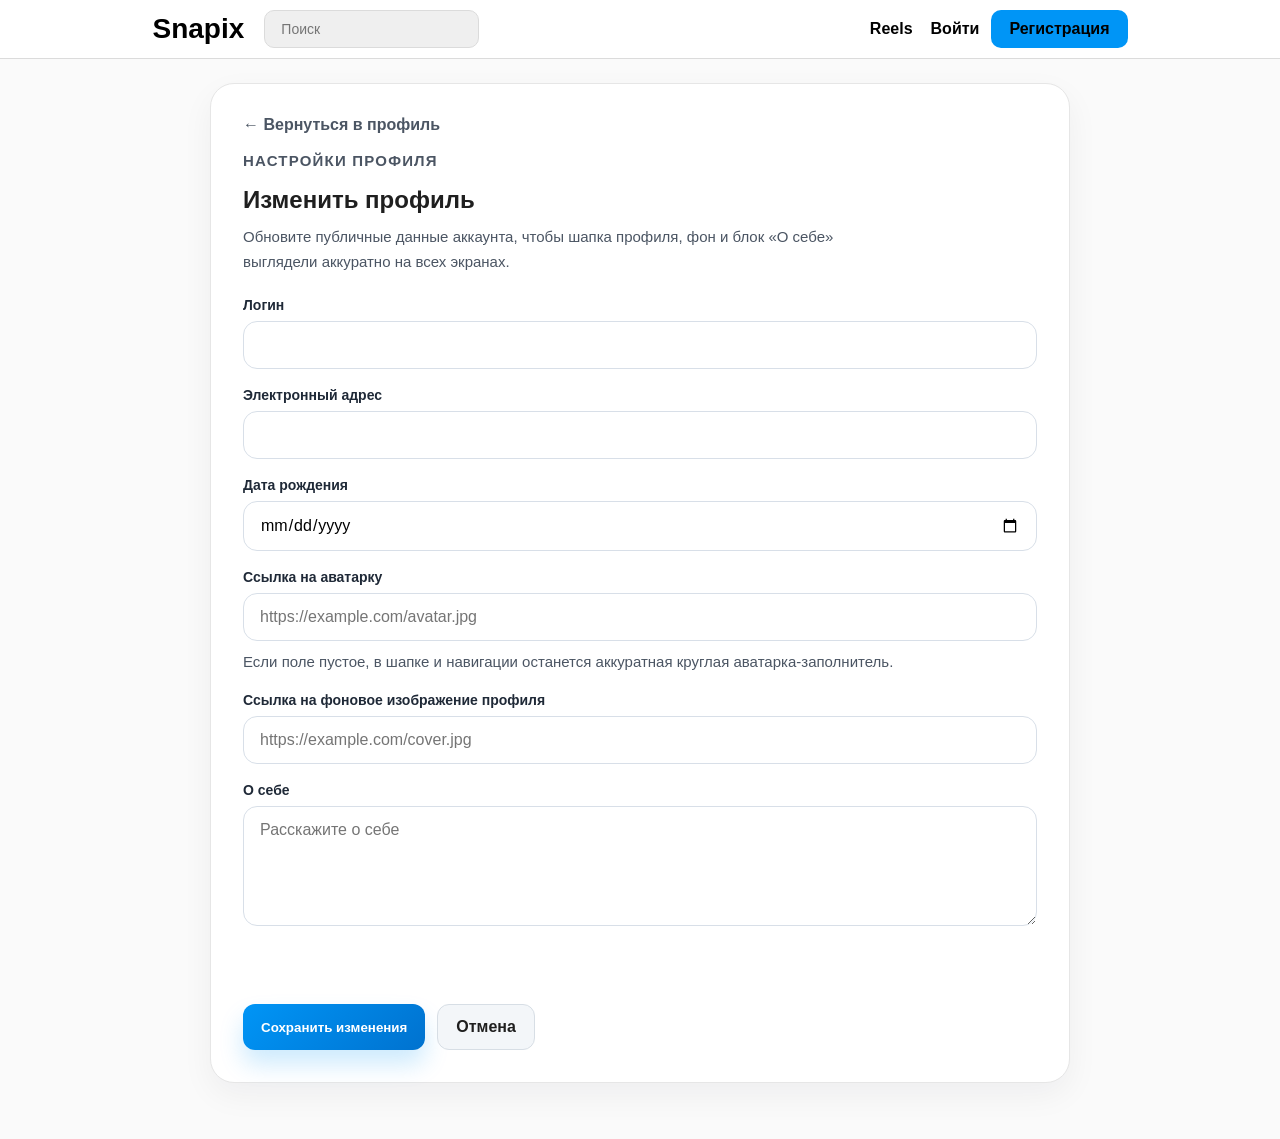
==== edit-profile.html @ 17598f5a "Добавление личного кабинета" ====
﻿<!DOCTYPE html>
<html lang="ru">
<head>
    <meta charset="UTF-8">
    <meta name="viewport" content="width=device-width, initial-scale=1.0">
    <link rel="stylesheet" href="index.css">
    <title>Snapix</title>
</head>
<body data-page="edit-profile">
    <header class="header">
        <nav class="nav">
            <a href="index.php" class="logo">Snapix</a>
            <input type="text" class="search" placeholder="Поиск">
            <div class="menu">
                <a href="#">Reels</a>
                <div class="auth-actions" data-guest-actions>
                    <a href="login.php">Войти</a>
                    <a href="register.php" class="auth">Регистрация</a>
                </div>
                <a href="profile.php" class="user-avatar-link is-hidden" data-user-avatar-link aria-label="Открыть профиль">
                    <span class="user-avatar" data-user-avatar></span>
                </a>
            </div>
        </nav>
    </header>

    <main class="edit-profile-page">
        <section class="edit-profile-card card-surface">
            <div class="page-heading">
                <a href="profile.php" class="inline-back-link">← Вернуться в профиль</a>
                <p class="page-eyebrow">Настройки профиля</p>
                <h1>Изменить профиль</h1>
                <p>Обновите публичные данные аккаунта, чтобы шапка профиля, фон и блок «О себе» выглядели аккуратно на всех экранах.</p>
            </div>

            <form class="edit-profile-form" data-profile-form>
                <div class="field">
                    <label for="edit-username">Логин</label>
                    <input id="edit-username" type="text" name="username" required>
                </div>

                <div class="field">
                    <label for="edit-email">Электронный адрес</label>
                    <input id="edit-email" type="email" name="email" required>
                </div>

                <div class="field">
                    <label for="edit-birth-date">Дата рождения</label>
                    <input id="edit-birth-date" type="date" name="birthDate" required>
                </div>

                <div class="field">
                    <label for="edit-avatar-url">Ссылка на аватарку</label>
                    <input id="edit-avatar-url" type="url" name="avatarUrl" placeholder="https://example.com/avatar.jpg">
                    <p class="field-help">Если поле пустое, в шапке и навигации останется аккуратная круглая аватарка-заполнитель.</p>
                </div>

                <div class="field">
                    <label for="edit-background-url">Ссылка на фоновое изображение профиля</label>
                    <input id="edit-background-url" type="url" name="backgroundImageUrl" placeholder="https://example.com/cover.jpg">
                </div>

                <div class="field">
                    <label for="edit-bio">О себе</label>
                    <textarea id="edit-bio" name="bio" rows="5" placeholder="Расскажите о себе"></textarea>
                </div>

                <p class="form-status" data-form-status aria-live="polite"></p>

                <div class="form-actions">
                    <button type="submit" class="primary-link">Сохранить изменения</button>
                    <a href="profile.html" class="secondary-link">Отмена</a>
                </div>
            </form>
        </section>
    </main>
</body>
</html>
---- index.css ----
﻿* {
    margin: 0;
    padding: 0;
    box-sizing: border-box;
}

html {
    scroll-behavior: smooth;
}

body {
    font-family: Arial, sans-serif;
    background: #fafafa;
    color: #1f1f1f;
}

.is-hidden {
    display: none !important;
}

.header {
    background: rgba(255, 255, 255, 0.92);
    border-bottom: 1px solid #dbdbdb;
    padding: 10px 20px;
    position: sticky;
    top: 0;
    z-index: 90;
    backdrop-filter: blur(14px);
}

.nav {
    max-width: 975px;
    margin: 0 auto;
    display: flex;
    justify-content: space-between;
    align-items: center;
    gap: 20px;
}

.logo {
    font-size: 28px;
    font-weight: bold;
    color: #000;
    text-decoration: none;
    transition: color 0.2s ease;
}

.search {
    background: #efefef;
    border: 1px solid #dbdbdb;
    border-radius: 10px;
    padding: 10px 16px;
    width: 215px;
    font-size: 14px;
}

.menu {
    display: flex;
    gap: 18px;
    align-items: center;
    margin-left: auto;
}

.auth-actions {
    display: flex;
    gap: 12px;
    align-items: center;
}

.menu a {
    color: #000;
    text-decoration: none;
    font-weight: 600;
    font-size: 16px;
    transition: color 0.2s ease;
}

.menu a:hover,
.menu a:focus-visible,
.logo:hover,
.logo:focus-visible {
    color: #0095f6;
}

.auth {
    display: inline-flex;
    align-items: center;
    justify-content: center;
    background: #0095f6;
    color: white;
    padding: 10px 18px;
    border-radius: 10px;
    text-decoration: none;
    font-weight: 600;
}

.auth:hover,
.auth:focus-visible {
    color: white;
    background: #007ed6;
}

.user-avatar-link {
    display: inline-flex;
    align-items: center;
    justify-content: center;
}

.user-avatar {
    width: 42px;
    height: 42px;
    border-radius: 50%;
    border: 1px solid rgba(0, 0, 0, 0.08);
    background: linear-gradient(135deg, #d9efff 0%, #f7f7f7 100%);
    background-size: cover;
    background-position: center;
    color: #0072cf;
    font-size: 16px;
    font-weight: 700;
    display: inline-flex;
    align-items: center;
    justify-content: center;
    overflow: hidden;
}

main {
    max-width: 975px;
    margin: 0 auto;
    padding: 24px 20px 56px;
}

h1 {
    margin-bottom: 10px;
}

h2 {
    margin-bottom: 10px;
}

.card-surface {
    background: #fff;
    border: 1px solid #e6e6e6;
    border-radius: 24px;
    box-shadow: 0 12px 32px rgba(15, 23, 42, 0.05);
}

.page-eyebrow {
    margin-bottom: 12px;
    color: #0095f6;
    font-size: 13px;
    font-weight: 700;
    letter-spacing: 0.08em;
    text-transform: uppercase;
}


.home-hero {
    padding: 32px;
    background: linear-gradient(135deg, #ffffff 0%, #f2f8ff 60%, #fff7ef 100%);
}

.home-lead {
    max-width: 680px;
    color: #4b5563;
    font-size: 17px;
    line-height: 1.7;
}

.hero-actions,
.form-actions {
    display: flex;
    align-items: center;
    gap: 12px;
    margin-top: 22px;
    flex-wrap: wrap;
}

.primary-link,
.secondary-link {
    display: inline-flex;
    align-items: center;
    justify-content: center;
    min-height: 46px;
    padding: 0 18px;
    border-radius: 12px;
    text-decoration: none;
    font-weight: 700;
    transition: transform 0.2s ease, box-shadow 0.2s ease, background-color 0.2s ease, color 0.2s ease;
}

.primary-link {
    background: linear-gradient(135deg, #0095f6 0%, #0072cf 100%);
    color: #fff;
    border: none;
    box-shadow: 0 14px 24px rgba(0, 149, 246, 0.2);
    cursor: pointer;
}

.primary-link:hover,
.primary-link:focus-visible {
    color: #fff;
    transform: translateY(-1px);
}

.secondary-link {
    background: #f3f6f9;
    color: #1f1f1f;
    border: 1px solid #d7dee5;
}

.secondary-link:hover,
.secondary-link:focus-visible {
    color: #0095f6;
    background: #eef7ff;
}



.preview-card {
    padding: 24px;
}

.preview-card p,
.legal-lead,
.legal-section p,
.empty-state,
.field-help {
    color: #4b5563;
    font-size: 15px;
    line-height: 1.7;
}

.legal-page {
    display: grid;
    gap: 24px;
}

.legal-hero {
    padding: 32px;
    background: linear-gradient(135deg, #ffffff 0%, #f3f9ff 100%);
}

.legal-content {
    display: grid;
    gap: 18px;
}

.legal-section {
    padding: 28px 32px;
}

.legal-section h2 {
    font-size: 22px;
    line-height: 1.25;
}

.profile-page {
    max-width: 975px;
    margin: 0 auto;
    padding: 20px 20px 64px;
}

.profile-sticky-nav {
    position: sticky;
    top: 0;
    z-index: 95;
    background: rgba(250, 250, 250, 0.92);
    backdrop-filter: blur(14px);
    border-bottom: 1px solid rgba(219, 219, 219, 0.95);
}

.profile-nav-inner {
    max-width: 975px;
    margin: 0 auto;
    padding: 14px 20px;
    display: flex;
    align-items: center;
    gap: 14px;
    cursor: pointer;
}

.profile-nav-back {
    width: 42px;
    height: 42px;
    border-radius: 12px;
    border: 1px solid #d8e4ef;
    background: #fff;
    color: #1f1f1f;
    text-decoration: none;
    display: inline-flex;
    align-items: center;
    justify-content: center;
    font-size: 22px;
    flex: 0 0 auto;
}

.profile-nav-back:hover,
.profile-nav-back:focus-visible {
    color: #0095f6;
    background: #eef7ff;
}

.profile-nav-title {
    font-size: 16px;
    font-weight: 700;
}

.profile-cover {
    min-height: 240px;
    border-radius: 30px;
    background: linear-gradient(135deg, #f7fbff 0%, #fdf7ef 100%);
    background-size: cover;
    background-position: center;
    position: relative;
    overflow: hidden;
    border: 1px solid #e5ecf2;
}

.profile-cover.has-image::after {
    content: "";
    position: absolute;
    inset: 0;
    background: linear-gradient(180deg, rgba(15, 23, 42, 0.08), rgba(15, 23, 42, 0.25));
}

.profile-summary {
    margin-top: -54px;
    position: relative;
    z-index: 1;
    padding: 28px;
}

.profile-header {
    display: grid;
    grid-template-columns: auto 1fr auto;
    gap: 24px;
    align-items: start;
}

.profile-avatar-shell {
    width: 128px;
    height: 128px;
    border-radius: 50%;
    padding: 6px;
    background: #fff;
    box-shadow: 0 14px 28px rgba(15, 23, 42, 0.08);
}

.profile-avatar {
    width: 100%;
    height: 100%;
    border-radius: 50%;
    background: linear-gradient(135deg, #d9efff 0%, #f3f4f6 100%);
    background-size: cover;
    background-position: center;
    color: #0072cf;
    font-size: 40px;
    font-weight: 700;
    display: flex;
    align-items: center;
    justify-content: center;
}

.profile-main {
    min-width: 0;
}

.profile-username {
    margin-bottom: 14px;
    font-size: 32px;
    line-height: 1.1;
}

.profile-metrics {
    display: flex;
    flex-wrap: wrap;
    gap: 16px;
    margin-bottom: 18px;
}

.profile-metric {
    min-width: 118px;
    padding: 12px 16px;
    border-radius: 16px;
    background: #f8fafc;
    border: 1px solid #e5edf5;
}

.profile-metric strong {
    display: block;
    margin-bottom: 4px;
    font-size: 20px;
}

.profile-metric span {
    color: #6b7280;
    font-size: 14px;
}

.profile-bio {
    min-height: 28px;
    max-width: 720px;
    color: #374151;
    font-size: 15px;
    line-height: 1.7;
}

.profile-bio.is-empty {
    color: transparent;
}

.profile-edit-btn {
    align-self: start;
}

.profile-posts {
    margin-top: 24px;
    padding: 28px;
}

.section-heading {
    display: flex;
    align-items: center;
    justify-content: space-between;
    gap: 12px;
    margin-bottom: 18px;
}

.posts-grid {
    display: grid;
    grid-template-columns: repeat(3, minmax(0, 1fr));
    gap: 18px;
}

.post-card {
    overflow: hidden;
    border-radius: 20px;
    border: 1px solid #e5e7eb;
    background: #fff;
}

.post-card-media {
    aspect-ratio: 1 / 1;
    background: linear-gradient(135deg, #edf6ff 0%, #fff6ee 100%);
    background-size: cover;
    background-position: center;
}

.post-card-copy {
    padding: 16px;
}

.post-card-copy p {
    color: #4b5563;
    font-size: 14px;
    line-height: 1.6;
}

.empty-state {
    padding: 22px 20px;
    border-radius: 18px;
    background: #f8fafc;
    border: 1px dashed #ccd7e2;
}

.edit-profile-page {
    display: grid;
    place-items: start center;
}

.edit-profile-card {
    width: 100%;
    max-width: 860px;
    padding: 32px;
}

.inline-back-link {
    display: inline-flex;
    align-items: center;
    gap: 8px;
    margin-bottom: 14px;
    color: #4b5563;
    text-decoration: none;
    font-weight: 600;
}

.inline-back-link:hover,
.inline-back-link:focus-visible {
    color: #0095f6;
}

.page-heading {
    margin-bottom: 22px;
}

.page-heading p {
    max-width: 640px;
    color: #4b5563;
    font-size: 15px;
    line-height: 1.7;
}

.edit-profile-form {
    display: grid;
    gap: 18px;
}

.field {
    display: grid;
    gap: 8px;
}

.field label {
    font-size: 14px;
    font-weight: 700;
    color: #1f2937;
}

.edit-profile-form input,
.edit-profile-form textarea {
    width: 100%;
    border: 1px solid #d8dfe8;
    border-radius: 14px;
    padding: 14px 16px;
    font: inherit;
    background: #fff;
    resize: vertical;
}

.edit-profile-form input:focus,
.edit-profile-form textarea:focus {
    outline: none;
    border-color: #0095f6;
    box-shadow: 0 0 0 4px rgba(0, 149, 246, 0.12);
}

.form-status {
    min-height: 20px;
    color: #c54242;
    font-size: 14px;
}

.form-status.is-success {
    color: #1d7f4e;
}

@media (max-width: 900px) {
    .preview-grid,
    .posts-grid {
        grid-template-columns: repeat(2, minmax(0, 1fr));
    }

    .profile-header {
        grid-template-columns: auto 1fr;
    }

    .profile-edit-btn {
        grid-column: 2;
        justify-self: start;
    }
}

@media (max-width: 768px) {
    .header {
        padding: 12px 16px;
    }

    .nav {
        flex-wrap: wrap;
        gap: 12px;
    }

    .search {
        order: 3;
        width: 100%;
    }

    .menu {
        gap: 12px;
    }

    main,
    .profile-page {
        padding: 20px 16px 40px;
    }

    .home-hero,
    .legal-hero,
    .legal-section,
    .profile-summary,
    .profile-posts,
    .edit-profile-card {
        padding: 24px 20px;
        border-radius: 22px;
    }

    .profile-cover {
        min-height: 190px;
        border-radius: 24px;
    }

    .profile-summary {
        margin-top: -34px;
    }

    .profile-nav-inner {
        padding: 12px 16px;
    }
}

@media (max-width: 600px) {
    .preview-grid,
    .posts-grid,
    .profile-header {
        grid-template-columns: 1fr;
    }

    .profile-avatar-shell {
        width: 104px;
        height: 104px;
    }

    .profile-edit-btn {
        grid-column: auto;
    }

    .profile-username {
        font-size: 28px;
    }

    .profile-metrics {
        gap: 12px;
    }

    .profile-metric {
        min-width: calc(50% - 6px);
    }

    .auth-actions {
        gap: 10px;
    }
}
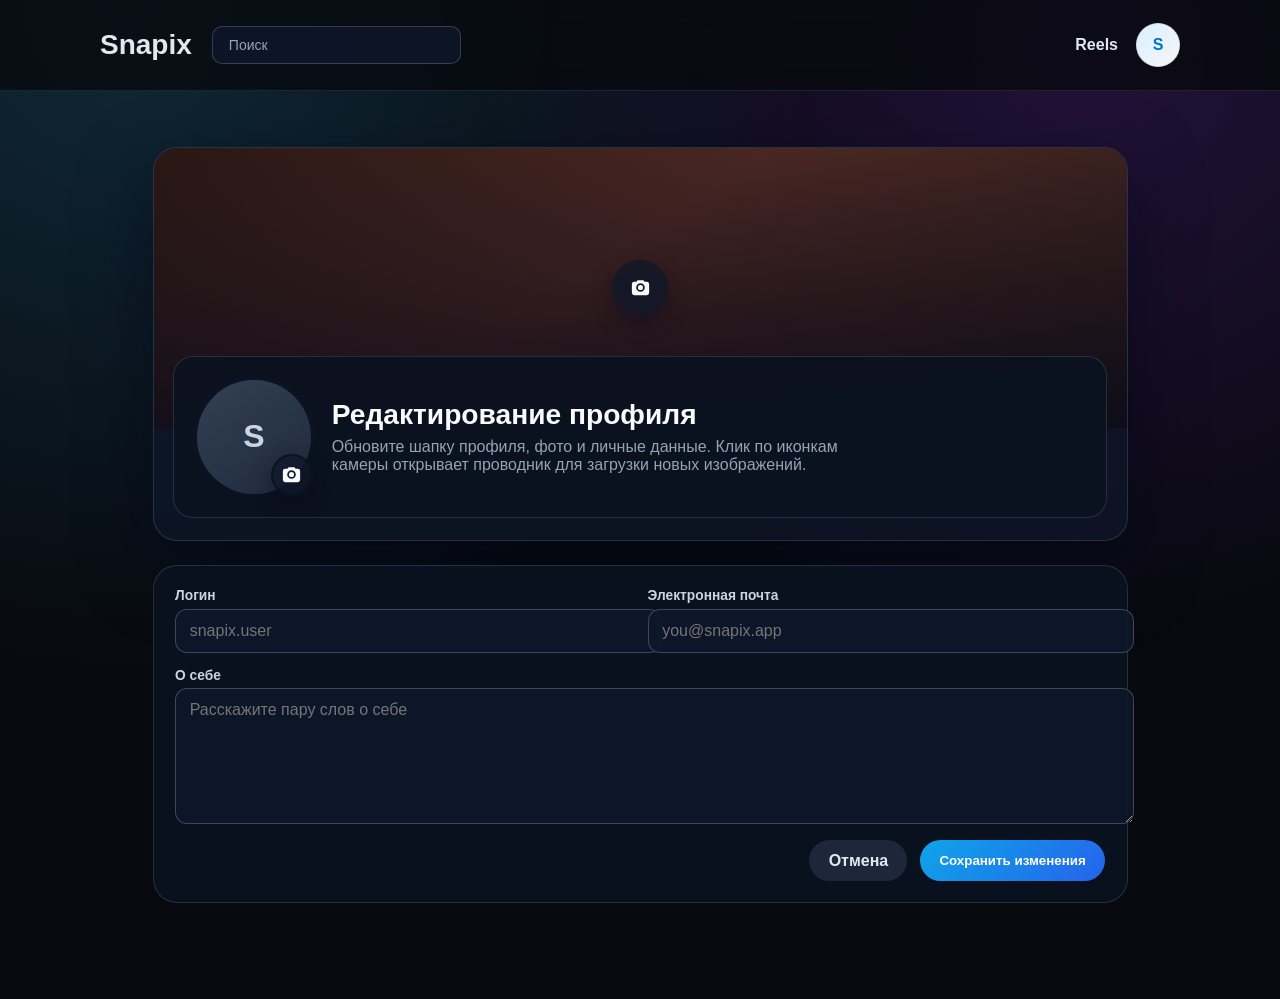
==== commit 69b5d8a5: "Redesign edit profile page with interactive media pickers" ====
--- a/edit-profile.html
+++ b/edit-profile.html
@@ -1,10 +1,301 @@
-﻿<!DOCTYPE html>
+<!DOCTYPE html>
 <html lang="ru">
 <head>
     <meta charset="UTF-8">
     <meta name="viewport" content="width=device-width, initial-scale=1.0">
     <link rel="stylesheet" href="index.css">
     <title>Snapix</title>
+    <style>
+        :root {
+            color-scheme: dark;
+        }
+
+        body[data-page="edit-profile"] {
+            margin: 0;
+            min-height: 100vh;
+            background:
+                radial-gradient(circle at 10% 0%, rgba(56, 189, 248, 0.18), transparent 45%),
+                radial-gradient(circle at 85% 5%, rgba(147, 51, 234, 0.2), transparent 42%),
+                #07090e;
+            color: #f8fafc;
+            font-family: Inter, -apple-system, BlinkMacSystemFont, "Segoe UI", sans-serif;
+        }
+
+        .header {
+            background: rgba(7, 9, 14, 0.78);
+            border-bottom: 1px solid rgba(148, 163, 184, 0.16);
+            backdrop-filter: blur(14px);
+        }
+
+        .nav {
+            max-width: 1080px;
+            margin: 0 auto;
+            padding: 0.8rem 1.25rem;
+        }
+
+        .logo,
+        .menu a {
+            color: #e2e8f0;
+        }
+
+        .search {
+            background: rgba(15, 23, 42, 0.9);
+            border: 1px solid rgba(148, 163, 184, 0.3);
+            color: #f8fafc;
+        }
+
+        .search::placeholder {
+            color: #94a3b8;
+        }
+
+        .edit-layout {
+            width: min(1080px, 100% - 2rem);
+            margin: 2rem auto 2.5rem;
+            display: grid;
+            gap: 1.5rem;
+        }
+
+        .edit-shell {
+            overflow: hidden;
+            border-radius: 24px;
+            border: 1px solid rgba(148, 163, 184, 0.2);
+            background: rgba(15, 23, 42, 0.72);
+            box-shadow: 0 25px 70px rgba(2, 6, 23, 0.52);
+        }
+
+        .edit-cover {
+            position: relative;
+            min-height: 280px;
+            background: linear-gradient(145deg, #2c1914, #4f2a24 45%, #2e1d1a);
+            background-size: cover;
+            background-position: center;
+        }
+
+        .cover-overlay {
+            position: absolute;
+            inset: 0;
+            background: linear-gradient(180deg, rgba(2, 6, 23, 0.08) 0%, rgba(2, 6, 23, 0.72) 100%);
+        }
+
+        .file-trigger {
+            position: absolute;
+            z-index: 2;
+            width: 56px;
+            height: 56px;
+            border: 0;
+            border-radius: 999px;
+            display: inline-flex;
+            align-items: center;
+            justify-content: center;
+            background: rgba(15, 23, 42, 0.76);
+            color: #f8fafc;
+            box-shadow: 0 8px 20px rgba(2, 6, 23, 0.35);
+            transition: transform 0.2s ease, background-color 0.2s ease;
+            cursor: pointer;
+        }
+
+        .file-trigger:hover,
+        .file-trigger:focus-visible {
+            background: rgba(30, 41, 59, 0.95);
+            transform: translateY(-1px);
+            outline: none;
+        }
+
+        .cover-trigger {
+            left: 50%;
+            top: 50%;
+            transform: translate(-50%, -50%);
+        }
+
+        .cover-trigger:hover,
+        .cover-trigger:focus-visible {
+            transform: translate(-50%, -52%);
+        }
+
+        .camera-icon {
+            width: 23px;
+            height: 23px;
+            fill: currentColor;
+            pointer-events: none;
+        }
+
+        .edit-summary {
+            position: relative;
+            z-index: 3;
+            margin: -72px 1.2rem 1.4rem;
+            border-radius: 20px;
+            border: 1px solid rgba(148, 163, 184, 0.2);
+            background: rgba(11, 18, 32, 0.96);
+            padding: 1.2rem;
+            display: grid;
+            grid-template-columns: auto 1fr;
+            gap: 1.05rem;
+            align-items: center;
+        }
+
+        .avatar-shell {
+            position: relative;
+            width: 114px;
+            height: 114px;
+            border-radius: 50%;
+            border: 4px solid rgba(11, 18, 32, 0.97);
+            background: rgba(30, 41, 59, 0.9);
+            overflow: visible;
+        }
+
+        .avatar-preview {
+            width: 100%;
+            height: 100%;
+            border-radius: inherit;
+            background: linear-gradient(145deg, #334155, #1e293b);
+            background-size: cover;
+            background-position: center;
+        }
+
+        .avatar-fallback {
+            display: flex;
+            align-items: center;
+            justify-content: center;
+            font-size: 2rem;
+            font-weight: 700;
+            color: #cbd5e1;
+        }
+
+        .avatar-trigger {
+            right: -2px;
+            bottom: -2px;
+            width: 42px;
+            height: 42px;
+            border: 2px solid rgba(11, 18, 32, 0.98);
+        }
+
+        .summary-copy h1 {
+            margin: 0;
+            font-size: clamp(1.35rem, 2.2vw, 1.9rem);
+            font-weight: 700;
+            color: #f8fafc;
+        }
+
+        .summary-copy p {
+            margin: 0.45rem 0 0;
+            color: #94a3b8;
+            max-width: 60ch;
+        }
+
+        .edit-form {
+            background: rgba(11, 18, 32, 0.96);
+            border-radius: 24px;
+            border: 1px solid rgba(148, 163, 184, 0.2);
+            padding: 1.35rem;
+            display: grid;
+            gap: 1rem;
+        }
+
+        .field-grid {
+            display: grid;
+            gap: 0.95rem;
+            grid-template-columns: repeat(2, minmax(0, 1fr));
+        }
+
+        .field {
+            display: grid;
+            gap: 0.35rem;
+        }
+
+        .field.full {
+            grid-column: span 2;
+        }
+
+        .field label {
+            font-size: 0.86rem;
+            color: #cbd5e1;
+        }
+
+        .field input,
+        .field textarea {
+            width: 100%;
+            border-radius: 12px;
+            border: 1px solid rgba(148, 163, 184, 0.35);
+            background: rgba(15, 23, 42, 0.92);
+            color: #f8fafc;
+            font: inherit;
+            padding: 0.75rem 0.85rem;
+        }
+
+        .field textarea {
+            min-height: 110px;
+            resize: vertical;
+        }
+
+        .field input:focus,
+        .field textarea:focus {
+            outline: none;
+            border-color: rgba(56, 189, 248, 0.8);
+            box-shadow: 0 0 0 3px rgba(56, 189, 248, 0.18);
+        }
+
+        .actions {
+            display: flex;
+            gap: 0.8rem;
+            justify-content: flex-end;
+        }
+
+        .action-btn {
+            border: 0;
+            border-radius: 999px;
+            padding: 0.7rem 1.2rem;
+            font-weight: 600;
+            text-decoration: none;
+            cursor: pointer;
+        }
+
+        .action-btn.primary {
+            background: linear-gradient(135deg, #0ea5e9, #2563eb);
+            color: #fff;
+        }
+
+        .action-btn.secondary {
+            background: rgba(30, 41, 59, 0.95);
+            color: #e2e8f0;
+        }
+
+        .sr-only {
+            position: absolute;
+            width: 1px;
+            height: 1px;
+            padding: 0;
+            margin: -1px;
+            overflow: hidden;
+            clip: rect(0, 0, 0, 0);
+            white-space: nowrap;
+            border: 0;
+        }
+
+        @media (max-width: 760px) {
+            .edit-summary {
+                grid-template-columns: 1fr;
+                text-align: center;
+                justify-items: center;
+            }
+
+            .field-grid {
+                grid-template-columns: 1fr;
+            }
+
+            .field.full {
+                grid-column: auto;
+            }
+
+            .actions {
+                justify-content: stretch;
+                flex-direction: column;
+            }
+
+            .action-btn {
+                text-align: center;
+            }
+        }
+    </style>
 </head>
 <body data-page="edit-profile">
     <header class="header">
@@ -13,66 +304,106 @@
             <input type="text" class="search" placeholder="Поиск">
             <div class="menu">
                 <a href="#">Reels</a>
-                <div class="auth-actions" data-guest-actions>
-                    <a href="login.php">Войти</a>
-                    <a href="register.php" class="auth">Регистрация</a>
-                </div>
-                <a href="profile.php" class="user-avatar-link is-hidden" data-user-avatar-link aria-label="Открыть профиль">
-                    <span class="user-avatar" data-user-avatar></span>
+                <a href="profile.php" class="user-avatar-link" aria-label="Открыть профиль">
+                    <span class="user-avatar">S</span>
                 </a>
             </div>
         </nav>
     </header>
 
-    <main class="edit-profile-page">
-        <section class="edit-profile-card card-surface">
-            <div class="page-heading">
-                <a href="profile.php" class="inline-back-link">← Вернуться в профиль</a>
-                <p class="page-eyebrow">Настройки профиля</p>
-                <h1>Изменить профиль</h1>
-                <p>Обновите публичные данные аккаунта, чтобы шапка профиля, фон и блок «О себе» выглядели аккуратно на всех экранах.</p>
+    <main class="edit-layout">
+        <section class="edit-shell" aria-labelledby="edit-profile-title">
+            <div class="edit-cover" id="coverPreview">
+                <div class="cover-overlay" aria-hidden="true"></div>
+                <input type="file" id="coverInput" accept="image/*" class="sr-only">
+                <button type="button" class="file-trigger cover-trigger" data-target-input="coverInput" aria-label="Изменить обложку профиля">
+                    <svg viewBox="0 0 24 24" class="camera-icon" aria-hidden="true">
+                        <path d="M9 4.5 7.7 6H5.5A2.5 2.5 0 0 0 3 8.5v9A2.5 2.5 0 0 0 5.5 20h13a2.5 2.5 0 0 0 2.5-2.5v-9A2.5 2.5 0 0 0 18.5 6h-2.2L15 4.5H9Zm3 12a4.5 4.5 0 1 1 0-9 4.5 4.5 0 0 1 0 9Zm0-1.8a2.7 2.7 0 1 0 0-5.4 2.7 2.7 0 0 0 0 5.4Z"/>
+                    </svg>
+                </button>
             </div>
 
-            <form class="edit-profile-form" data-profile-form>
+            <div class="edit-summary">
+                <div class="avatar-shell">
+                    <div class="avatar-preview avatar-fallback" id="avatarPreview">S</div>
+                    <input type="file" id="avatarInput" accept="image/*" class="sr-only">
+                    <button type="button" class="file-trigger avatar-trigger" data-target-input="avatarInput" aria-label="Изменить фото профиля">
+                        <svg viewBox="0 0 24 24" class="camera-icon" aria-hidden="true">
+                            <path d="M9 4.5 7.7 6H5.5A2.5 2.5 0 0 0 3 8.5v9A2.5 2.5 0 0 0 5.5 20h13a2.5 2.5 0 0 0 2.5-2.5v-9A2.5 2.5 0 0 0 18.5 6h-2.2L15 4.5H9Zm3 12a4.5 4.5 0 1 1 0-9 4.5 4.5 0 0 1 0 9Zm0-1.8a2.7 2.7 0 1 0 0-5.4 2.7 2.7 0 0 0 0 5.4Z"/>
+                        </svg>
+                    </button>
+                </div>
+
+                <div class="summary-copy">
+                    <h1 id="edit-profile-title">Редактирование профиля</h1>
+                    <p>Обновите шапку профиля, фото и личные данные. Клик по иконкам камеры открывает проводник для загрузки новых изображений.</p>
+                </div>
+            </div>
+        </section>
+
+        <form class="edit-form" action="#" method="post">
+            <div class="field-grid">
                 <div class="field">
-                    <label for="edit-username">Логин</label>
-                    <input id="edit-username" type="text" name="username" required>
+                    <label for="username">Логин</label>
+                    <input id="username" name="username" type="text" placeholder="snapix.user" required>
                 </div>
-
                 <div class="field">
-                    <label for="edit-email">Электронный адрес</label>
-                    <input id="edit-email" type="email" name="email" required>
+                    <label for="email">Электронная почта</label>
+                    <input id="email" name="email" type="email" placeholder="you@snapix.app" required>
                 </div>
-
-                <div class="field">
-                    <label for="edit-birth-date">Дата рождения</label>
-                    <input id="edit-birth-date" type="date" name="birthDate" required>
+                <div class="field full">
+                    <label for="bio">О себе</label>
+                    <textarea id="bio" name="bio" placeholder="Расскажите пару слов о себе"></textarea>
                 </div>
-
-                <div class="field">
-                    <label for="edit-avatar-url">Ссылка на аватарку</label>
-                    <input id="edit-avatar-url" type="url" name="avatarUrl" placeholder="https://example.com/avatar.jpg">
-                    <p class="field-help">Если поле пустое, в шапке и навигации останется аккуратная круглая аватарка-заполнитель.</p>
-                </div>
-
-                <div class="field">
-                    <label for="edit-background-url">Ссылка на фоновое изображение профиля</label>
-                    <input id="edit-background-url" type="url" name="backgroundImageUrl" placeholder="https://example.com/cover.jpg">
-                </div>
-
-                <div class="field">
-                    <label for="edit-bio">О себе</label>
-                    <textarea id="edit-bio" name="bio" rows="5" placeholder="Расскажите о себе"></textarea>
-                </div>
-
-                <p class="form-status" data-form-status aria-live="polite"></p>
-
-                <div class="form-actions">
-                    <button type="submit" class="primary-link">Сохранить изменения</button>
-                    <a href="profile.html" class="secondary-link">Отмена</a>
-                </div>
-            </form>
-        </section>
+            </div>
+            <div class="actions">
+                <a href="profile.php" class="action-btn secondary">Отмена</a>
+                <button type="submit" class="action-btn primary">Сохранить изменения</button>
+            </div>
+        </form>
     </main>
+
+    <script>
+        const previewBindings = [
+            { inputId: 'avatarInput', previewId: 'avatarPreview', isAvatar: true },
+            { inputId: 'coverInput', previewId: 'coverPreview', isAvatar: false }
+        ];
+
+        const updatePreviewImage = (input, previewElement, isAvatar) => {
+            const [file] = input.files || [];
+            if (!file) return;
+
+            const objectUrl = URL.createObjectURL(file);
+
+            if (isAvatar) {
+                previewElement.style.backgroundImage = `url('${objectUrl}')`;
+                previewElement.classList.remove('avatar-fallback');
+                previewElement.textContent = '';
+            } else {
+                previewElement.style.backgroundImage = `url('${objectUrl}')`;
+            }
+
+            input.dataset.objectUrl = objectUrl;
+        };
+
+        previewBindings.forEach(({ inputId, previewId, isAvatar }) => {
+            const input = document.getElementById(inputId);
+            const previewElement = document.getElementById(previewId);
+
+            input.addEventListener('change', () => {
+                if (input.dataset.objectUrl) {
+                    URL.revokeObjectURL(input.dataset.objectUrl);
+                }
+                updatePreviewImage(input, previewElement, isAvatar);
+            });
+        });
+
+        document.querySelectorAll('[data-target-input]').forEach((button) => {
+            button.addEventListener('click', () => {
+                const targetInput = document.getElementById(button.dataset.targetInput);
+                targetInput?.click();
+            });
+        });
+    </script>
 </body>
 </html>
--- a/index.css
+++ b/index.css
@@ -1,4 +1,4 @@
-﻿* {
+﻿﻿﻿* {
     margin: 0;
     padding: 0;
     box-sizing: border-box;
@@ -639,4 +639,4 @@
     .auth-actions {
         gap: 10px;
     }
-}
+}
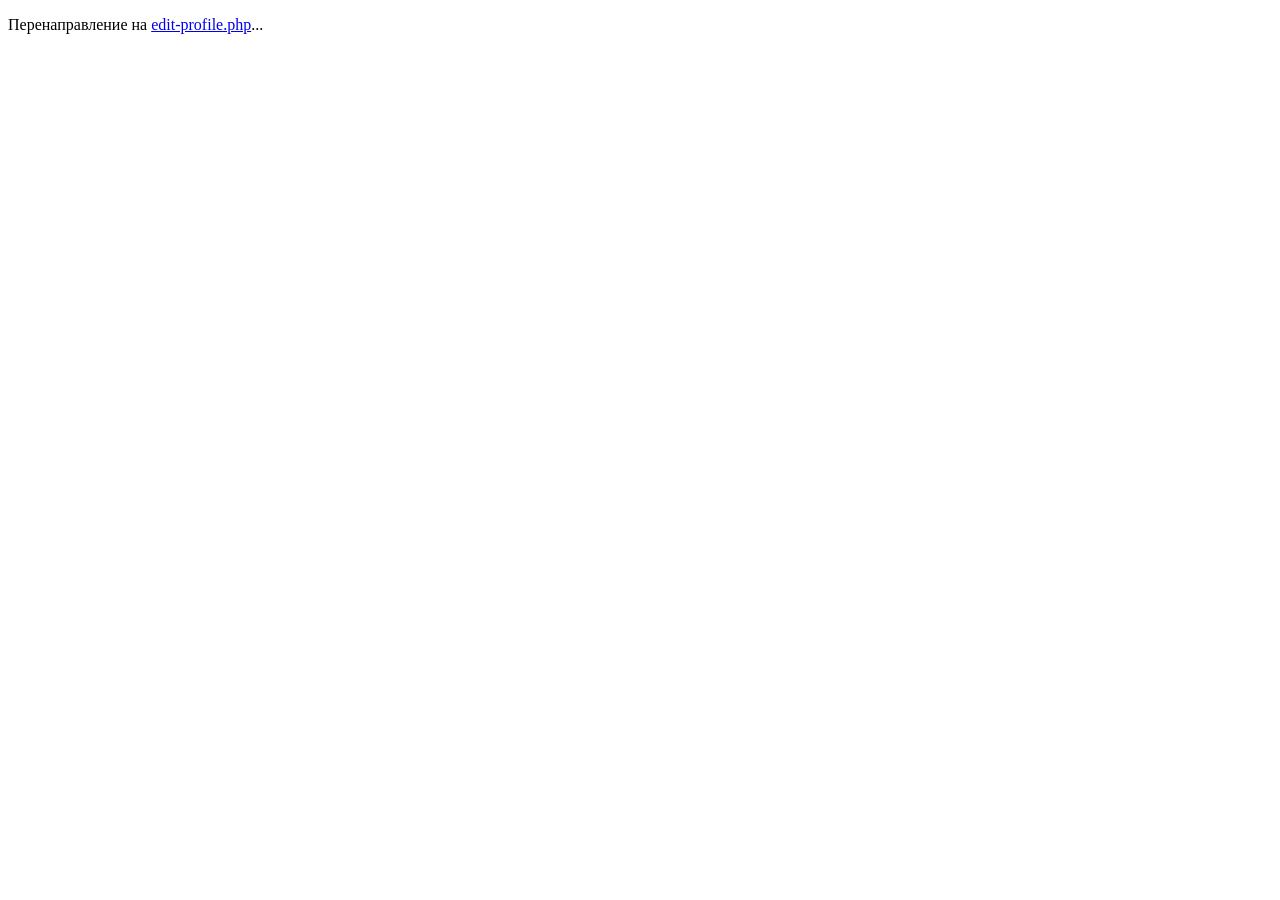
==== commit 8cb90a2e: "Add DB-backed profile editing with persistent cover/avatar" ====
--- a/edit-profile.html
+++ b/edit-profile.html
@@ -2,408 +2,11 @@
 <html lang="ru">
 <head>
     <meta charset="UTF-8">
+    <meta http-equiv="refresh" content="0;url=edit-profile.php">
     <meta name="viewport" content="width=device-width, initial-scale=1.0">
-    <link rel="stylesheet" href="index.css">
     <title>Snapix</title>
-    <style>
-        :root {
-            color-scheme: dark;
-        }
-
-        body[data-page="edit-profile"] {
-            margin: 0;
-            min-height: 100vh;
-            background:
-                radial-gradient(circle at 10% 0%, rgba(56, 189, 248, 0.18), transparent 45%),
-                radial-gradient(circle at 85% 5%, rgba(147, 51, 234, 0.2), transparent 42%),
-                #07090e;
-            color: #f8fafc;
-            font-family: Inter, -apple-system, BlinkMacSystemFont, "Segoe UI", sans-serif;
-        }
-
-        .header {
-            background: rgba(7, 9, 14, 0.78);
-            border-bottom: 1px solid rgba(148, 163, 184, 0.16);
-            backdrop-filter: blur(14px);
-        }
-
-        .nav {
-            max-width: 1080px;
-            margin: 0 auto;
-            padding: 0.8rem 1.25rem;
-        }
-
-        .logo,
-        .menu a {
-            color: #e2e8f0;
-        }
-
-        .search {
-            background: rgba(15, 23, 42, 0.9);
-            border: 1px solid rgba(148, 163, 184, 0.3);
-            color: #f8fafc;
-        }
-
-        .search::placeholder {
-            color: #94a3b8;
-        }
-
-        .edit-layout {
-            width: min(1080px, 100% - 2rem);
-            margin: 2rem auto 2.5rem;
-            display: grid;
-            gap: 1.5rem;
-        }
-
-        .edit-shell {
-            overflow: hidden;
-            border-radius: 24px;
-            border: 1px solid rgba(148, 163, 184, 0.2);
-            background: rgba(15, 23, 42, 0.72);
-            box-shadow: 0 25px 70px rgba(2, 6, 23, 0.52);
-        }
-
-        .edit-cover {
-            position: relative;
-            min-height: 280px;
-            background: linear-gradient(145deg, #2c1914, #4f2a24 45%, #2e1d1a);
-            background-size: cover;
-            background-position: center;
-        }
-
-        .cover-overlay {
-            position: absolute;
-            inset: 0;
-            background: linear-gradient(180deg, rgba(2, 6, 23, 0.08) 0%, rgba(2, 6, 23, 0.72) 100%);
-        }
-
-        .file-trigger {
-            position: absolute;
-            z-index: 2;
-            width: 56px;
-            height: 56px;
-            border: 0;
-            border-radius: 999px;
-            display: inline-flex;
-            align-items: center;
-            justify-content: center;
-            background: rgba(15, 23, 42, 0.76);
-            color: #f8fafc;
-            box-shadow: 0 8px 20px rgba(2, 6, 23, 0.35);
-            transition: transform 0.2s ease, background-color 0.2s ease;
-            cursor: pointer;
-        }
-
-        .file-trigger:hover,
-        .file-trigger:focus-visible {
-            background: rgba(30, 41, 59, 0.95);
-            transform: translateY(-1px);
-            outline: none;
-        }
-
-        .cover-trigger {
-            left: 50%;
-            top: 50%;
-            transform: translate(-50%, -50%);
-        }
-
-        .cover-trigger:hover,
-        .cover-trigger:focus-visible {
-            transform: translate(-50%, -52%);
-        }
-
-        .camera-icon {
-            width: 23px;
-            height: 23px;
-            fill: currentColor;
-            pointer-events: none;
-        }
-
-        .edit-summary {
-            position: relative;
-            z-index: 3;
-            margin: -72px 1.2rem 1.4rem;
-            border-radius: 20px;
-            border: 1px solid rgba(148, 163, 184, 0.2);
-            background: rgba(11, 18, 32, 0.96);
-            padding: 1.2rem;
-            display: grid;
-            grid-template-columns: auto 1fr;
-            gap: 1.05rem;
-            align-items: center;
-        }
-
-        .avatar-shell {
-            position: relative;
-            width: 114px;
-            height: 114px;
-            border-radius: 50%;
-            border: 4px solid rgba(11, 18, 32, 0.97);
-            background: rgba(30, 41, 59, 0.9);
-            overflow: visible;
-        }
-
-        .avatar-preview {
-            width: 100%;
-            height: 100%;
-            border-radius: inherit;
-            background: linear-gradient(145deg, #334155, #1e293b);
-            background-size: cover;
-            background-position: center;
-        }
-
-        .avatar-fallback {
-            display: flex;
-            align-items: center;
-            justify-content: center;
-            font-size: 2rem;
-            font-weight: 700;
-            color: #cbd5e1;
-        }
-
-        .avatar-trigger {
-            right: -2px;
-            bottom: -2px;
-            width: 42px;
-            height: 42px;
-            border: 2px solid rgba(11, 18, 32, 0.98);
-        }
-
-        .summary-copy h1 {
-            margin: 0;
-            font-size: clamp(1.35rem, 2.2vw, 1.9rem);
-            font-weight: 700;
-            color: #f8fafc;
-        }
-
-        .summary-copy p {
-            margin: 0.45rem 0 0;
-            color: #94a3b8;
-            max-width: 60ch;
-        }
-
-        .edit-form {
-            background: rgba(11, 18, 32, 0.96);
-            border-radius: 24px;
-            border: 1px solid rgba(148, 163, 184, 0.2);
-            padding: 1.35rem;
-            display: grid;
-            gap: 1rem;
-        }
-
-        .field-grid {
-            display: grid;
-            gap: 0.95rem;
-            grid-template-columns: repeat(2, minmax(0, 1fr));
-        }
-
-        .field {
-            display: grid;
-            gap: 0.35rem;
-        }
-
-        .field.full {
-            grid-column: span 2;
-        }
-
-        .field label {
-            font-size: 0.86rem;
-            color: #cbd5e1;
-        }
-
-        .field input,
-        .field textarea {
-            width: 100%;
-            border-radius: 12px;
-            border: 1px solid rgba(148, 163, 184, 0.35);
-            background: rgba(15, 23, 42, 0.92);
-            color: #f8fafc;
-            font: inherit;
-            padding: 0.75rem 0.85rem;
-        }
-
-        .field textarea {
-            min-height: 110px;
-            resize: vertical;
-        }
-
-        .field input:focus,
-        .field textarea:focus {
-            outline: none;
-            border-color: rgba(56, 189, 248, 0.8);
-            box-shadow: 0 0 0 3px rgba(56, 189, 248, 0.18);
-        }
-
-        .actions {
-            display: flex;
-            gap: 0.8rem;
-            justify-content: flex-end;
-        }
-
-        .action-btn {
-            border: 0;
-            border-radius: 999px;
-            padding: 0.7rem 1.2rem;
-            font-weight: 600;
-            text-decoration: none;
-            cursor: pointer;
-        }
-
-        .action-btn.primary {
-            background: linear-gradient(135deg, #0ea5e9, #2563eb);
-            color: #fff;
-        }
-
-        .action-btn.secondary {
-            background: rgba(30, 41, 59, 0.95);
-            color: #e2e8f0;
-        }
-
-        .sr-only {
-            position: absolute;
-            width: 1px;
-            height: 1px;
-            padding: 0;
-            margin: -1px;
-            overflow: hidden;
-            clip: rect(0, 0, 0, 0);
-            white-space: nowrap;
-            border: 0;
-        }
-
-        @media (max-width: 760px) {
-            .edit-summary {
-                grid-template-columns: 1fr;
-                text-align: center;
-                justify-items: center;
-            }
-
-            .field-grid {
-                grid-template-columns: 1fr;
-            }
-
-            .field.full {
-                grid-column: auto;
-            }
-
-            .actions {
-                justify-content: stretch;
-                flex-direction: column;
-            }
-
-            .action-btn {
-                text-align: center;
-            }
-        }
-    </style>
 </head>
-<body data-page="edit-profile">
-    <header class="header">
-        <nav class="nav">
-            <a href="index.php" class="logo">Snapix</a>
-            <input type="text" class="search" placeholder="Поиск">
-            <div class="menu">
-                <a href="#">Reels</a>
-                <a href="profile.php" class="user-avatar-link" aria-label="Открыть профиль">
-                    <span class="user-avatar">S</span>
-                </a>
-            </div>
-        </nav>
-    </header>
-
-    <main class="edit-layout">
-        <section class="edit-shell" aria-labelledby="edit-profile-title">
-            <div class="edit-cover" id="coverPreview">
-                <div class="cover-overlay" aria-hidden="true"></div>
-                <input type="file" id="coverInput" accept="image/*" class="sr-only">
-                <button type="button" class="file-trigger cover-trigger" data-target-input="coverInput" aria-label="Изменить обложку профиля">
-                    <svg viewBox="0 0 24 24" class="camera-icon" aria-hidden="true">
-                        <path d="M9 4.5 7.7 6H5.5A2.5 2.5 0 0 0 3 8.5v9A2.5 2.5 0 0 0 5.5 20h13a2.5 2.5 0 0 0 2.5-2.5v-9A2.5 2.5 0 0 0 18.5 6h-2.2L15 4.5H9Zm3 12a4.5 4.5 0 1 1 0-9 4.5 4.5 0 0 1 0 9Zm0-1.8a2.7 2.7 0 1 0 0-5.4 2.7 2.7 0 0 0 0 5.4Z"/>
-                    </svg>
-                </button>
-            </div>
-
-            <div class="edit-summary">
-                <div class="avatar-shell">
-                    <div class="avatar-preview avatar-fallback" id="avatarPreview">S</div>
-                    <input type="file" id="avatarInput" accept="image/*" class="sr-only">
-                    <button type="button" class="file-trigger avatar-trigger" data-target-input="avatarInput" aria-label="Изменить фото профиля">
-                        <svg viewBox="0 0 24 24" class="camera-icon" aria-hidden="true">
-                            <path d="M9 4.5 7.7 6H5.5A2.5 2.5 0 0 0 3 8.5v9A2.5 2.5 0 0 0 5.5 20h13a2.5 2.5 0 0 0 2.5-2.5v-9A2.5 2.5 0 0 0 18.5 6h-2.2L15 4.5H9Zm3 12a4.5 4.5 0 1 1 0-9 4.5 4.5 0 0 1 0 9Zm0-1.8a2.7 2.7 0 1 0 0-5.4 2.7 2.7 0 0 0 0 5.4Z"/>
-                        </svg>
-                    </button>
-                </div>
-
-                <div class="summary-copy">
-                    <h1 id="edit-profile-title">Редактирование профиля</h1>
-                    <p>Обновите шапку профиля, фото и личные данные. Клик по иконкам камеры открывает проводник для загрузки новых изображений.</p>
-                </div>
-            </div>
-        </section>
-
-        <form class="edit-form" action="#" method="post">
-            <div class="field-grid">
-                <div class="field">
-                    <label for="username">Логин</label>
-                    <input id="username" name="username" type="text" placeholder="snapix.user" required>
-                </div>
-                <div class="field">
-                    <label for="email">Электронная почта</label>
-                    <input id="email" name="email" type="email" placeholder="you@snapix.app" required>
-                </div>
-                <div class="field full">
-                    <label for="bio">О себе</label>
-                    <textarea id="bio" name="bio" placeholder="Расскажите пару слов о себе"></textarea>
-                </div>
-            </div>
-            <div class="actions">
-                <a href="profile.php" class="action-btn secondary">Отмена</a>
-                <button type="submit" class="action-btn primary">Сохранить изменения</button>
-            </div>
-        </form>
-    </main>
-
-    <script>
-        const previewBindings = [
-            { inputId: 'avatarInput', previewId: 'avatarPreview', isAvatar: true },
-            { inputId: 'coverInput', previewId: 'coverPreview', isAvatar: false }
-        ];
-
-        const updatePreviewImage = (input, previewElement, isAvatar) => {
-            const [file] = input.files || [];
-            if (!file) return;
-
-            const objectUrl = URL.createObjectURL(file);
-
-            if (isAvatar) {
-                previewElement.style.backgroundImage = `url('${objectUrl}')`;
-                previewElement.classList.remove('avatar-fallback');
-                previewElement.textContent = '';
-            } else {
-                previewElement.style.backgroundImage = `url('${objectUrl}')`;
-            }
-
-            input.dataset.objectUrl = objectUrl;
-        };
-
-        previewBindings.forEach(({ inputId, previewId, isAvatar }) => {
-            const input = document.getElementById(inputId);
-            const previewElement = document.getElementById(previewId);
-
-            input.addEventListener('change', () => {
-                if (input.dataset.objectUrl) {
-                    URL.revokeObjectURL(input.dataset.objectUrl);
-                }
-                updatePreviewImage(input, previewElement, isAvatar);
-            });
-        });
-
-        document.querySelectorAll('[data-target-input]').forEach((button) => {
-            button.addEventListener('click', () => {
-                const targetInput = document.getElementById(button.dataset.targetInput);
-                targetInput?.click();
-            });
-        });
-    </script>
+<body>
+    <p>Перенаправление на <a href="edit-profile.php">edit-profile.php</a>...</p>
 </body>
 </html>
